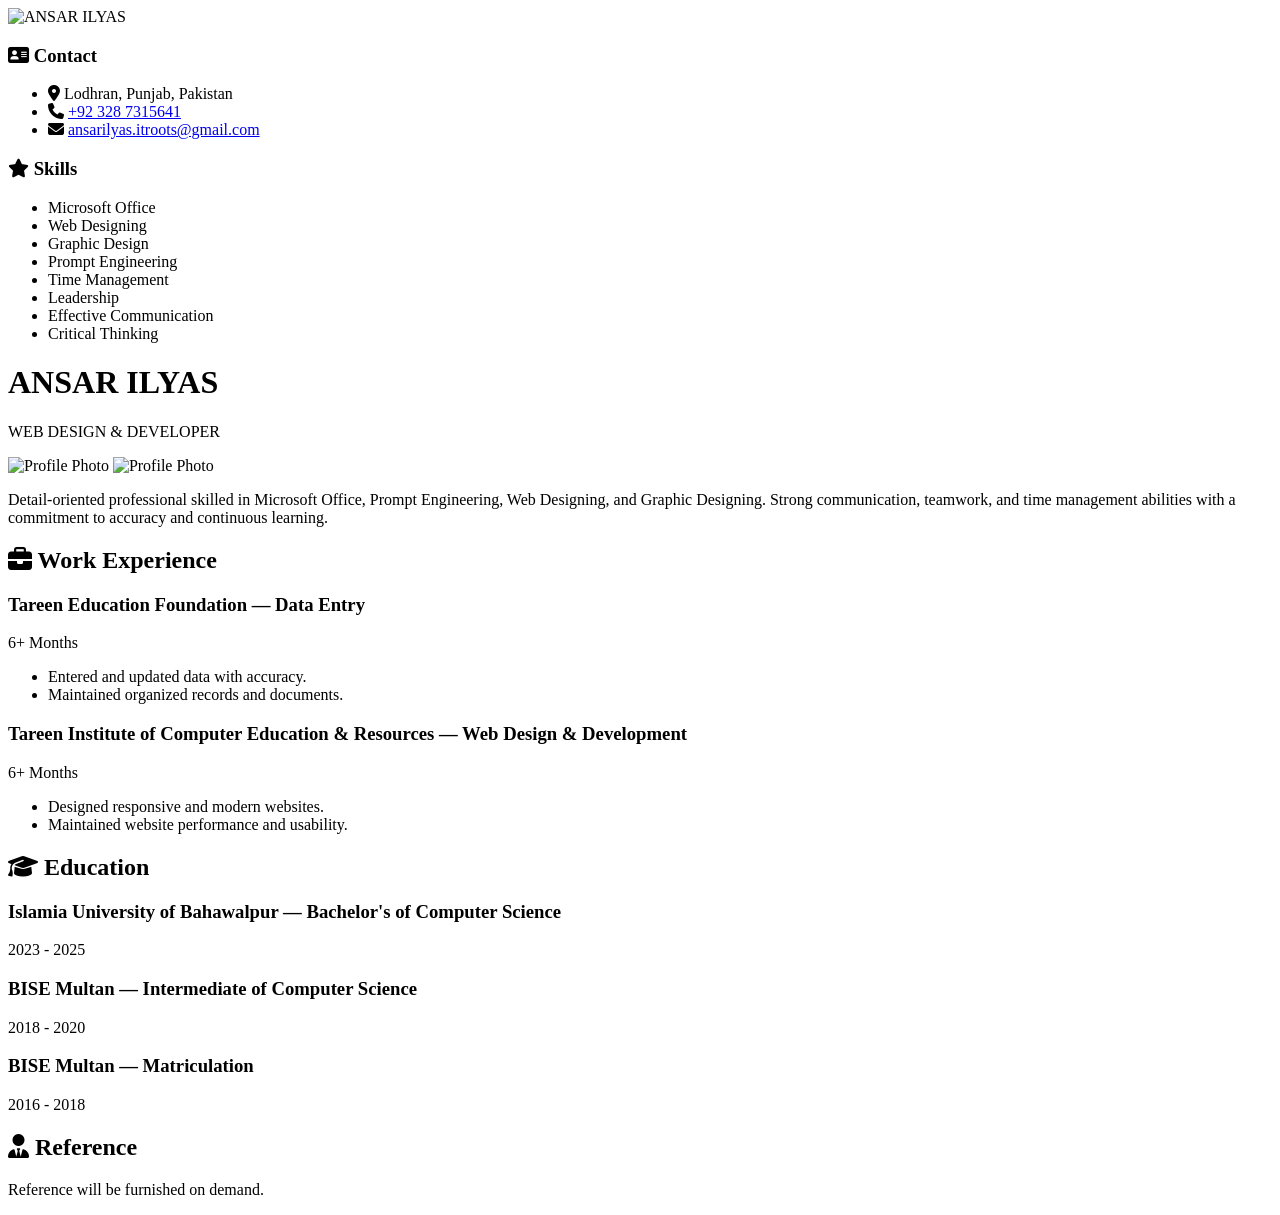
==== index.html @ 2316c4c8 "updated" ====
<!doctype html>
<html lang="en">
  <head>
    <meta charset="utf-8" />
    <meta name="viewport" content="width=device-width,initial-scale=1" />
    <title>ANSAR ILYAS — Resume</title>
    <link rel="stylesheet" href="style.css" />
    <!-- Font Awesome for icons -->
    <link
      rel="stylesheet"
      href="https://cdnjs.cloudflare.com/ajax/libs/font-awesome/6.5.0/css/all.min.css"
      crossorigin="anonymous"
      referrerpolicy="no-referrer"
    />
  </head>
  <body>
    <div class="container">      
      <div class="resume-wrap">
        <aside class="sidebar">
          <div class="photo-wrap">
            <img
              id="profilePhoto"
              src="assets/profile-placeholder.png"
              alt="ANSAR ILYAS"
              onerror="
                this.onerror = null;
                this.src = 'assets/profile-placeholder.svg';
              "
            />
          </div>
          <div class="contact card">
            <h3><i class="fa-solid fa-address-card"></i> Contact</h3>
            <ul>
              <li>
                <i class="fa-solid fa-location-dot"></i> Lodhran, Punjab,
                Pakistan
              </li>
              <li>
                <i class="fa-solid fa-phone"></i>
                <a href="tel:+923287315641">+92 328 7315641</a>
              </li>
              <li>
                <i class="fa-solid fa-envelope"></i>
                <a href="mailto:ansarilyas.itroots@gmail.com"
                  >ansarilyas.itroots@gmail.com</a
                >
              </li>
            </ul>
          </div>

          <div class="skills card">
            <h3><i class="fa-solid fa-star"></i> Skills</h3>
            <ul class="skill-list">
              <li>Microsoft Office</li>
              <li>Web Designing</li>
              <li>Graphic Design</li>
              <li>Prompt Engineering</li>
              <li>Time Management</li>
              <li>Leadership</li>
              <li>Effective Communication</li>
              <li>Critical Thinking</li>
            </ul>
          </div>
        </aside>

        <main class="main">
          <header class="main-header">
            <div class="intro">
              <h1>ANSAR ILYAS</h1>
              <p class="lead">WEB DESIGN & DEVELOPER</p>
            </div>
          </header>
          <div class="logo">
            <img
              src="assets/logos/ticer-logo.png"
              alt="Profile Photo"
              width="100"
              height="100%"
              class="me-4"
            />
            <img
              src="assets/logos/Farmevo_Logo_orange_on_white.png"
              alt="Profile Photo"
              width="200"
              height="100%"
              class="ms-4"
            />
          </div>

          <p class="profile card">
            Detail-oriented professional skilled in Microsoft Office, Prompt
            Engineering, Web Designing, and Graphic Designing. Strong
            communication, teamwork, and time management abilities with a
            commitment to accuracy and continuous learning.
          </p>

          <section class="section work card" id="experience">
            <h2><i class="fa-solid fa-briefcase"></i> Work Experience</h2>
            <div class="timeline">
              <article class="timeline-item">
                <div class="timeline-content">
                  <h3>
                    Tareen Education Foundation
                    <span class="muted">— Data Entry</span>
                  </h3>
                  <span class="muted">6+ Months</span>
                  <ul>
                    <li>Entered and updated data with accuracy.</li>
                    <li>Maintained organized records and documents.</li>
                  </ul>
                </div>
              </article>

              <article class="timeline-item">
                <div class="timeline-content">
                  <h3>
                    Tareen Institute of Computer Education &amp; Resources
                    <span class="muted">— Web Design & Development</span>
                  </h3>
                  <span class="muted">6+ Months</span>
                  <ul>
                    <li>Designed responsive and modern websites.</li>
                    <li>Maintained website performance and usability.</li>
                  </ul>
                </div>
              </article>
            </div>
          </section>

          <section class="section education card" id="education">
            <h2><i class="fa-solid fa-graduation-cap"></i> Education</h2>
            <div class="timeline">
              <article class="timeline-item">
                <div class="timeline-content">
                  <h3>
                    Islamia University of Bahawalpur
                    <span class="muted">— Bachelor's of Computer Science</span>
                  </h3>
                  <p class="muted">2023 - 2025</p>
                </div>
              </article>

              <article class="timeline-item">
                <div class="timeline-content">
                  <h3>
                    BISE Multan
                    <span class="muted"
                      >— Intermediate of Computer Science</span
                    >
                  </h3>
                  <p class="muted">2018 - 2020</p>
                </div>
              </article>

              <article class="timeline-item">
                <div class="timeline-content">
                  <h3>
                    BISE Multan <span class="muted">— Matriculation</span>
                  </h3>
                  <p class="muted">2016 - 2018</p>
                </div>
              </article>
            </div>
          </section>
          <section>
            <div class="reference-bar">
              <h2><i class="fa-solid fa-user-tie"></i> Reference</h2>
              <p>Reference will be furnished on demand.</p>
            </div>
          </section>
        </main>
      </div>
    </div>

    <script src="script.js"></script>
  </body>
</html>
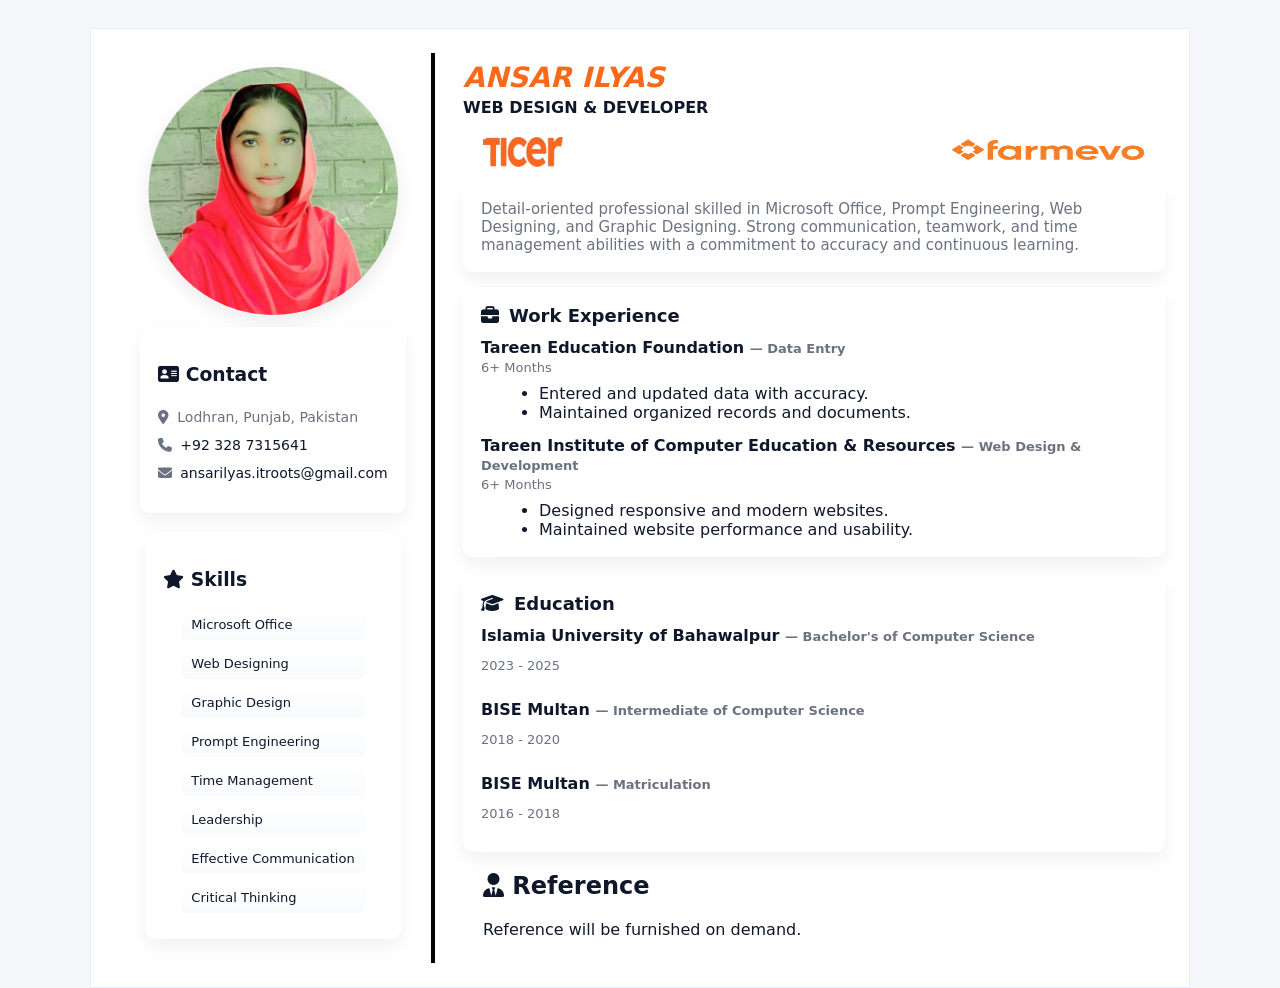
==== commit f24a9be6: "save" ====
--- a/index.html
+++ b/index.html
@@ -74,7 +74,7 @@
             <img
               src="assets/logos/ticer-logo.png"
               alt="Profile Photo"
-              width="100"
+              width="80"
               height="100%"
               class="me-4"
             />
--- a/style.css
+++ b/style.css
@@ -0,0 +1,105 @@
+/*
+  style.css
+  Modern, professional resume styles.
+  - Two-column layout on desktop
+  - Responsive single-column on mobile
+  - Print-friendly rules included
+*/
+
+:root{
+  --bg: #f5f7fb;
+  --card: #ffffff;
+  --muted: #6b7280;
+  --text: #0f172a;
+  --accent: #2558ff; /* subtle blue accent */
+  --sidebar-width: 320px;
+}
+
+*{box-sizing:border-box}
+html,body{height:100%;margin:0;font-family:Inter,ui-sans-serif,system-ui,-apple-system,"Segoe UI",Roboto,'Helvetica Neue',Arial; color:var(--text);background:var(--bg);-webkit-font-smoothing:antialiased}
+
+.resume-wrap{
+  max-width:1100px;
+  margin:28px auto;
+  display:grid;
+  border: 1px solid #e6eefc; 
+  grid-template-columns: var(--sidebar-width) 1fr;
+  gap:28px;
+  background-color: white;
+  padding:24px;
+}
+h1{font-style:italic; color: #f9691a;}
+.card{background:var(--card);border-radius:10px;padding:18px;box-shadow:0 8px 18px rgba(15,23,42,0.06)}
+
+.sidebar{display:flex;flex-direction:column;align-items:center;padding:12px; border-right: 4px solid black;}
+.photo-wrap{width:250px;height:250px;border-radius:999px;overflow:hidden;box-shadow:0 8px 20px rgba(2,6,23,0.08);margin-bottom:12px}
+.photo-wrap img{width:100%;height:100%;object-fit:cover;display:block}
+.name{margin:0;font-size:18px;letter-spacing:0.6px}
+.title{margin:6px 0 14px;color:var(--muted);font-weight:600}
+
+.contact ul{list-style:none;padding:0;margin:8px 0}
+.contact li{display:flex;align-items:center;gap:8px;padding:6px 0;color:var(--muted);font-size:14px}
+.contact a{color:var(--text);text-decoration:none}
+
+.skills{margin-top:19px}
+
+.skills .skill-list{display:grid;grid-template-columns:repeat(1,1fr);gap: 8px;px;padding:0;margin:8px 18px;list-style:none}
+.skill-list li{background:linear-gradient(0deg,#f8fafc,#fff);padding: 8px 10px;border-radius:6px;font-size:13px}
+
+.logo{display: flex; justify-content: space-between; height: 30px; padding: 0px 20px;}
+/* .social-buttons{display:flex;gap:8px}
+.btn{display:inline-flex;align-items:center;justify-content:center;width:40px;height:40px;border-radius:8px;background:transparent;border:1px solid #e6eefc;color:var(--accent);text-decoration:none}
+
+.print-actions{width:100%;display:flex;flex-direction:column;gap:8px}
+.action{background:var(--accent);color:white;border:none;padding:10px;border-radius:8px;cursor:pointer;font-weight:600}
+.action[aria-disabled]{opacity:.6;cursor:default} */
+
+.main{padding:8px 0}
+.main-header{display:flex;flex-direction:column;gap:12px;margin-bottom:16px}
+.intro h1{margin:0;font-size:28px}
+.lead{color:var(--text);font-weight:700;margin:4px 0}
+.profile{font-size:15px;color:var(--muted)}
+
+.section{margin-bottom:18px}
+.section h2{display:flex;align-items:center;gap:10px;margin:0 0 12px;font-size:18px}
+.muted{color:var(--muted);font-size:13px}
+
+.timeline{display:flex;flex-direction:column;gap:14px}
+.timeline-item{display:flex;gap:12px;align-items:flex-start}
+.org-logo{width:64px;height:64px;object-fit:contain;border-radius:8px;background:transparent}
+.timeline-content h3{margin:0;font-size:16px}
+.timeline-content ul{margin:8px 0 0 18px}
+
+/* Reveal animation */
+.card{opacity:0;transform:translateY(12px);transition:opacity .5s ease,transform .5s ease}
+.card.in-view{opacity:1;transform:none}
+
+/* Responsive styles */
+@media (max-width: 900px){
+  .resume-wrap{grid-template-columns:260px 1fr;padding:18px}
+  .sidebar{align-items:flex-start}
+}
+
+@media (max-width:700px){
+  .resume-wrap{grid-template-columns:1fr;padding:14px;gap:14px}
+  .sidebar{flex-direction:row;gap:14px;align-items:center}
+  .photo-wrap{width:96px;height:96px;border-width:4px}
+  .name{font-size:16px}
+  .skills .skill-list{grid-template-columns:repeat(2,1fr)}
+  .print-actions{order:10;width:100%}
+  .main{order:9}
+}
+
+/* Prevent print from using colors that don't print well */
+@media print{
+  :root{--bg:white}
+  body, .resume-wrap{background:white}
+  .card{box-shadow:none}
+  .btn,.action{display:none}
+  .org-logo{max-height:40px}
+  a[href]:after{content: " (" attr(href) ")";font-size:10px}
+}
+
+/* Small utilities */
+.muted{color:var(--muted)}
+.reference-bar{padding: 0px 20px}
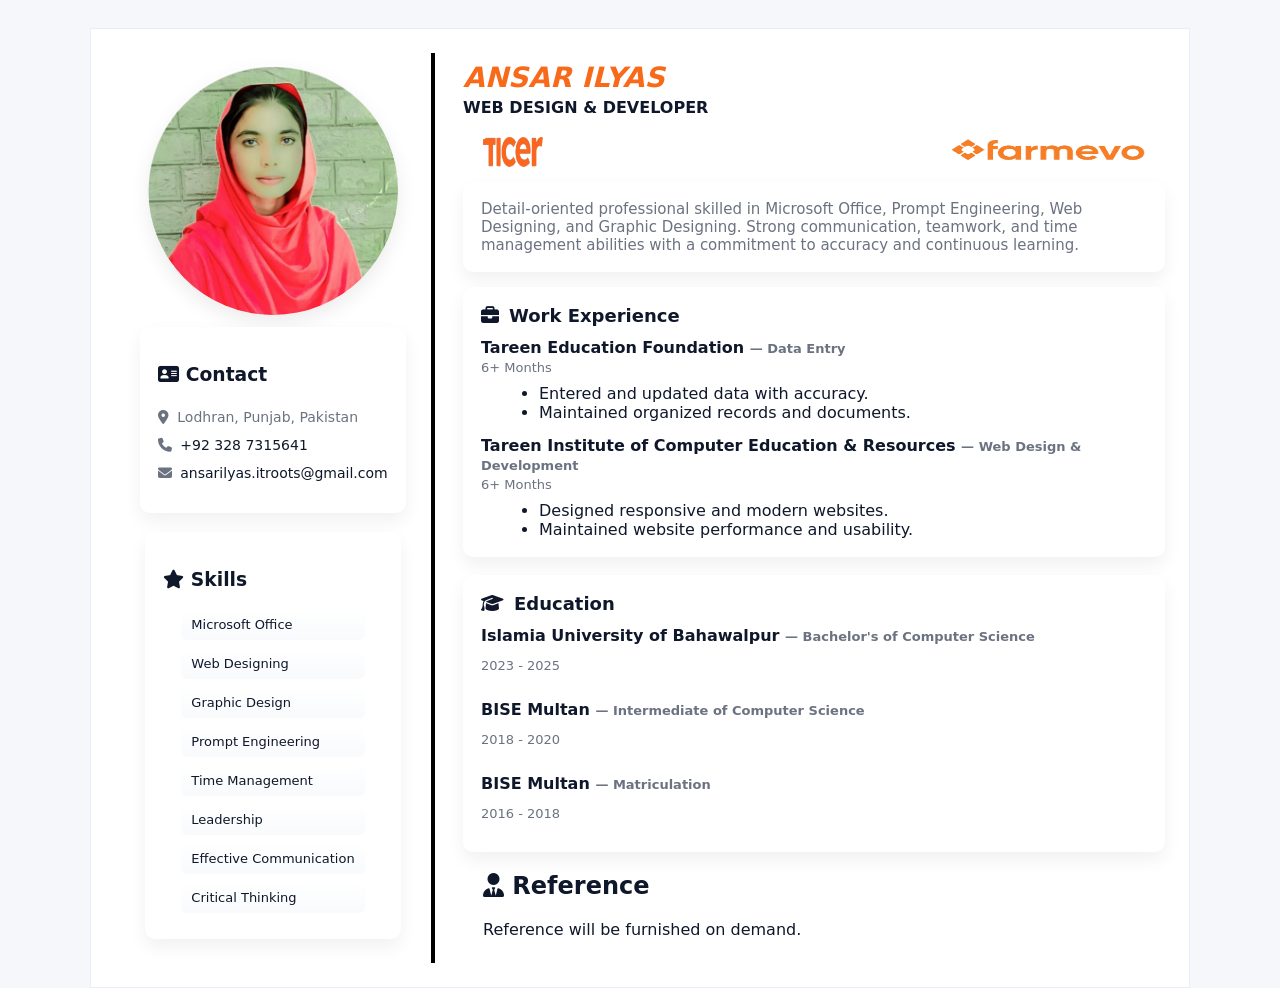
==== commit 5863b328: "push" ====
--- a/index.html
+++ b/index.html
@@ -74,7 +74,7 @@
             <img
               src="assets/logos/ticer-logo.png"
               alt="Profile Photo"
-              width="80"
+              width="60"
               height="100%"
               class="me-4"
             />
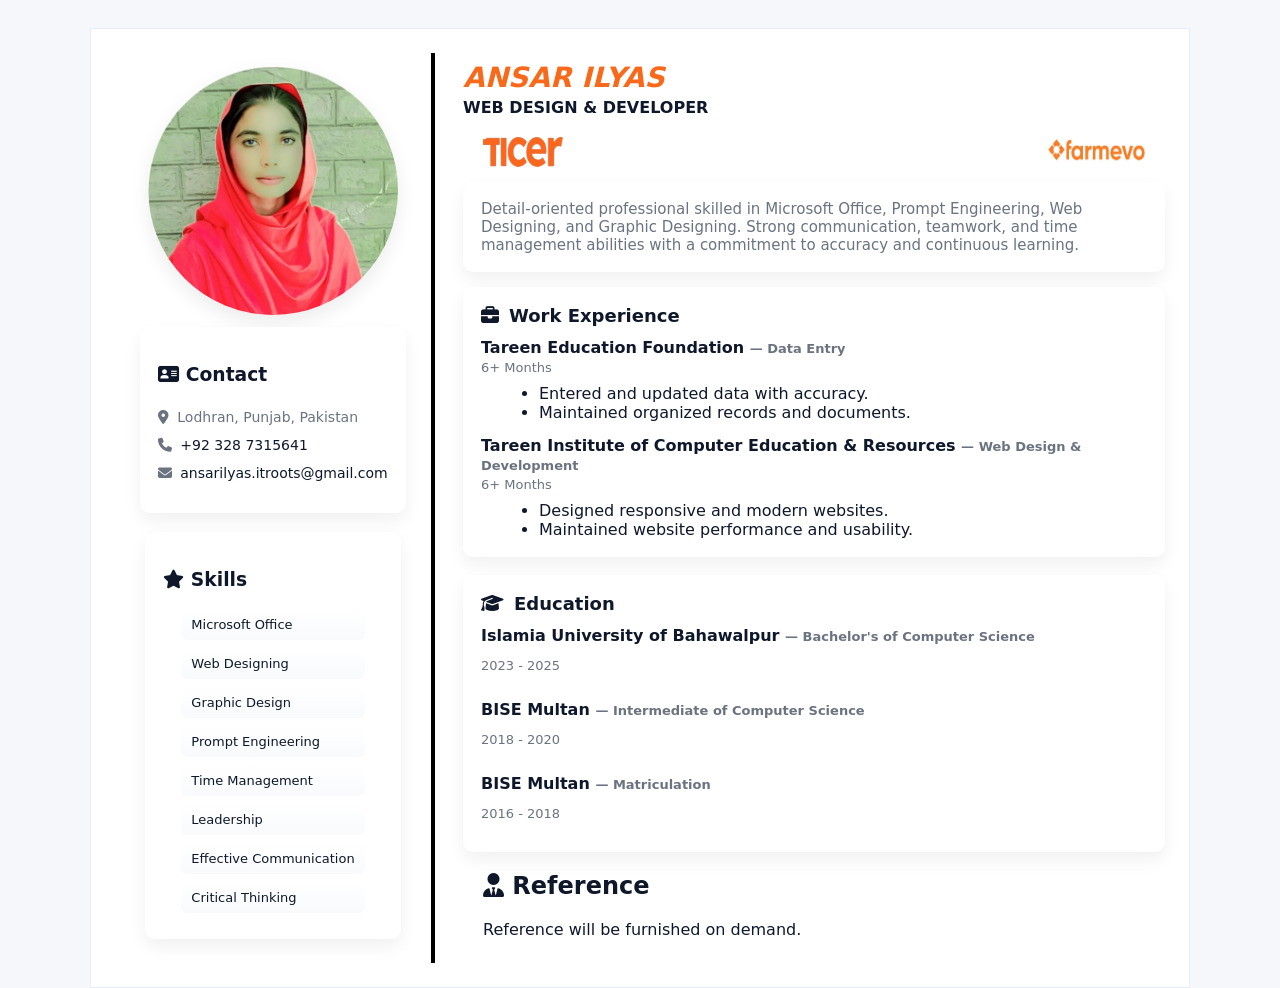
==== commit 530b4320: "save" ====
--- a/index.html
+++ b/index.html
@@ -74,14 +74,14 @@
             <img
               src="assets/logos/ticer-logo.png"
               alt="Profile Photo"
-              width="60"
+              width="80"
               height="100%"
               class="me-4"
             />
             <img
               src="assets/logos/Farmevo_Logo_orange_on_white.png"
               alt="Profile Photo"
-              width="200"
+              width="100"
               height="100%"
               class="ms-4"
             />
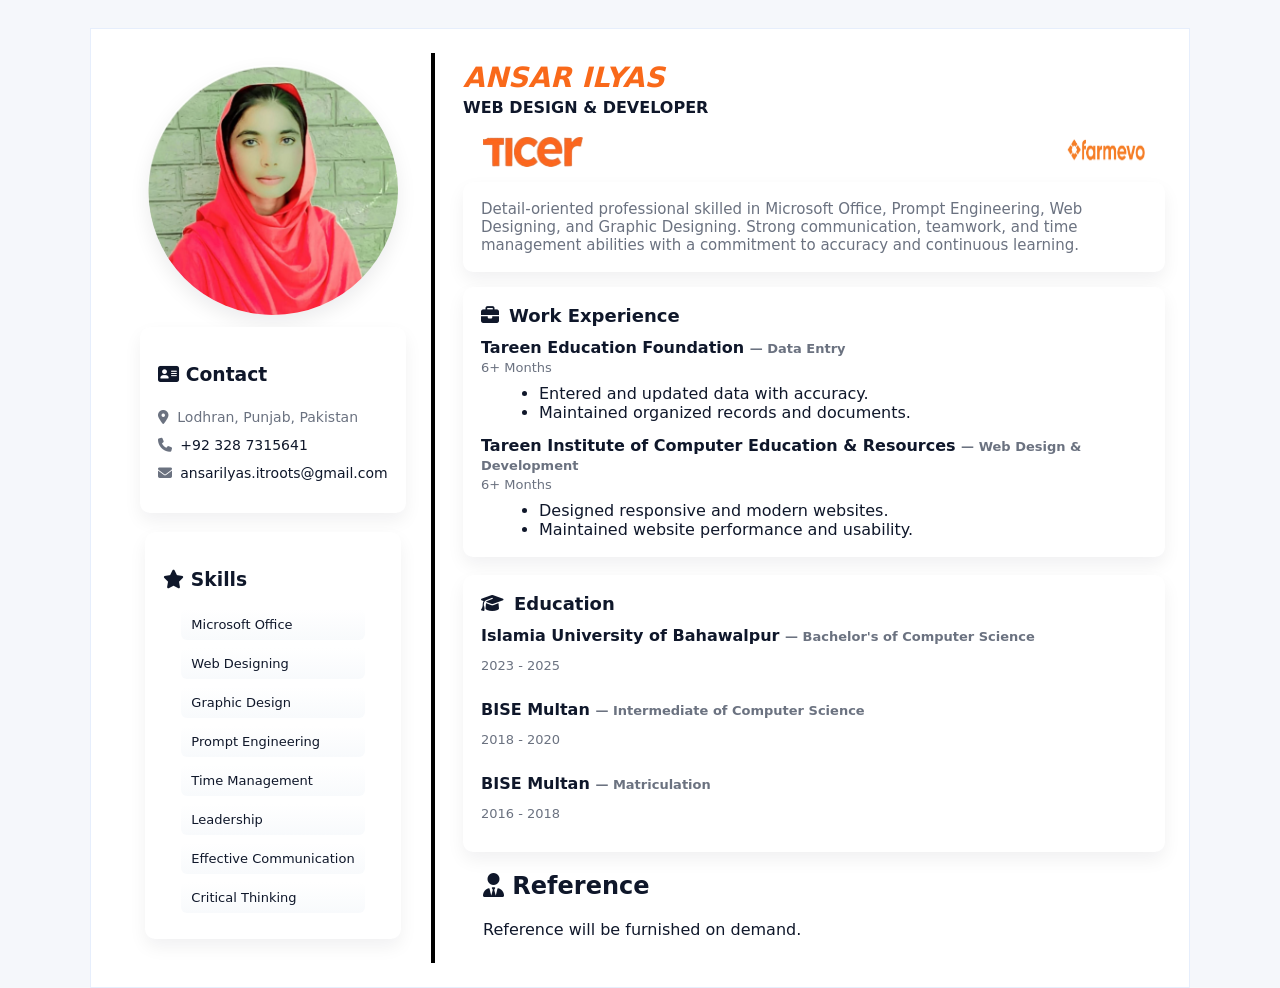
==== commit b93f11df: "save" ====
--- a/index.html
+++ b/index.html
@@ -74,14 +74,14 @@
             <img
               src="assets/logos/ticer-logo.png"
               alt="Profile Photo"
-              width="80"
+              width="100"
               height="100%"
               class="me-4"
             />
             <img
               src="assets/logos/Farmevo_Logo_orange_on_white.png"
               alt="Profile Photo"
-              width="100"
+              width="80"
               height="100%"
               class="ms-4"
             />
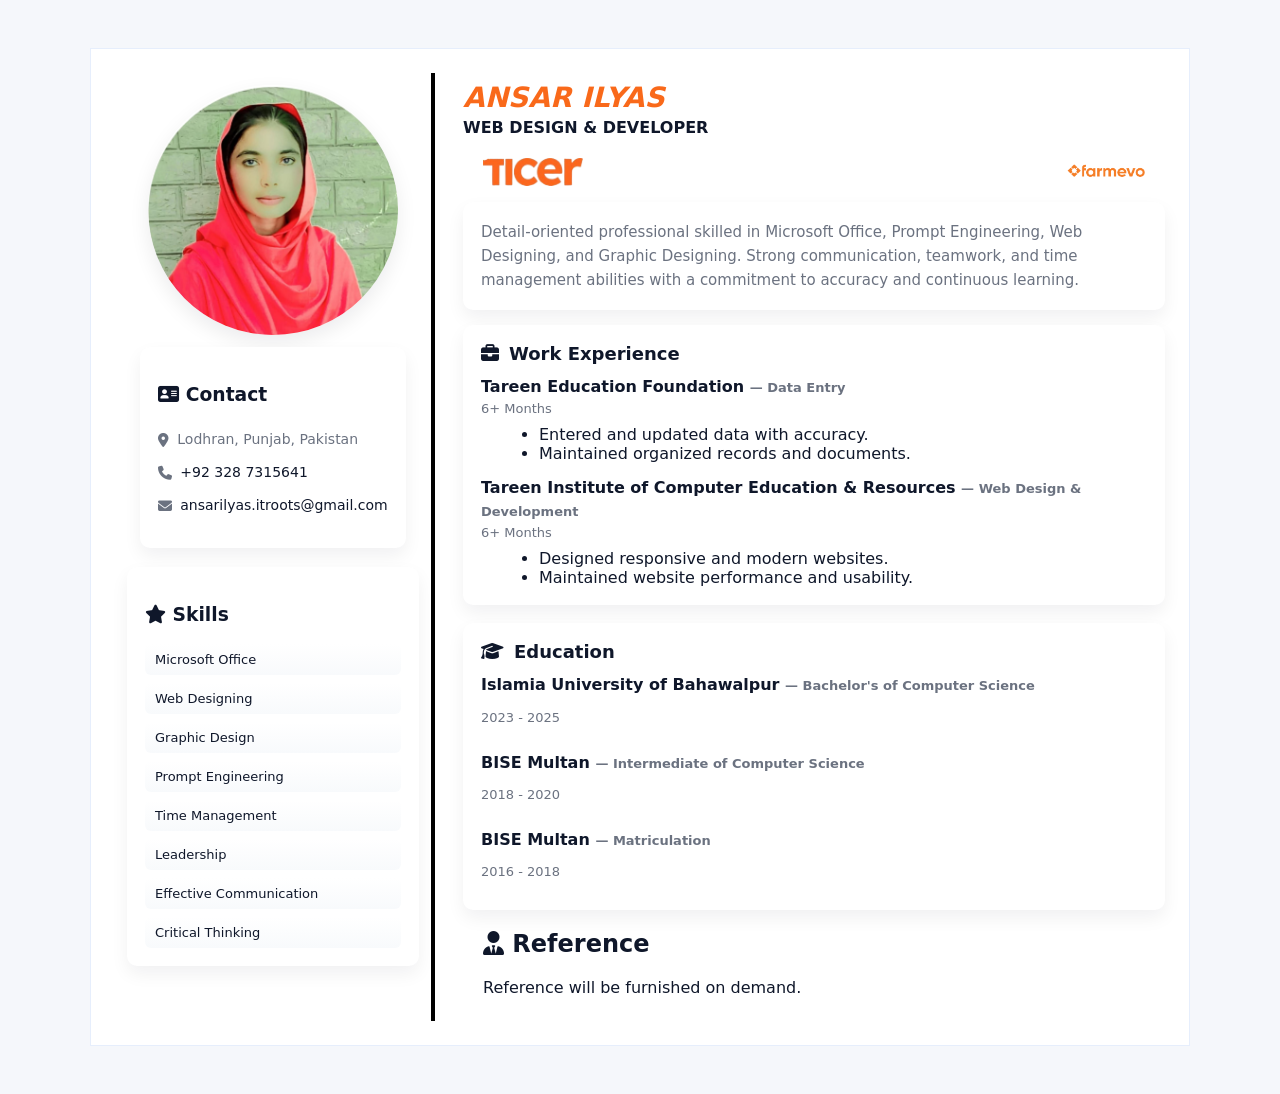
==== commit d83b4e64: "push" ====
--- a/index.html
+++ b/index.html
@@ -5,6 +5,7 @@
     <meta name="viewport" content="width=device-width,initial-scale=1" />
     <title>ANSAR ILYAS — Resume</title>
     <link rel="stylesheet" href="style.css" />
+    <favicon type="image/x-icon" href="assets/favicon.png" />
     <!-- Font Awesome for icons -->
     <link
       rel="stylesheet"
--- a/style.css
+++ b/style.css
@@ -18,6 +18,7 @@
 *{box-sizing:border-box}
 html,body{height:100%;margin:0;font-family:Inter,ui-sans-serif,system-ui,-apple-system,"Segoe UI",Roboto,'Helvetica Neue',Arial; color:var(--text);background:var(--bg);-webkit-font-smoothing:antialiased}
 
+.container{padding:20px 16px}
 .resume-wrap{
   max-width:1100px;
   margin:28px auto;
@@ -38,27 +39,22 @@
 .title{margin:6px 0 14px;color:var(--muted);font-weight:600}
 
 .contact ul{list-style:none;padding:0;margin:8px 0}
-.contact li{display:flex;align-items:center;gap:8px;padding:6px 0;color:var(--muted);font-size:14px}
-.contact a{color:var(--text);text-decoration:none}
+.contact li{display:flex;align-items:center;gap:8px;padding:6px 0;color:var(--muted);font-size:14px;line-height:1.5}
+.contact a{color:var(--text);text-decoration:none;word-break:break-word}
 
-.skills{margin-top:19px}
+.skills{margin-top:19px;width:100%}
 
-.skills .skill-list{display:grid;grid-template-columns:repeat(1,1fr);gap: 8px;px;padding:0;margin:8px 18px;list-style:none}
-.skill-list li{background:linear-gradient(0deg,#f8fafc,#fff);padding: 8px 10px;border-radius:6px;font-size:13px}
+.skills .skill-list{display:grid;grid-template-columns:repeat(1,1fr);gap:8px;padding:0;margin:8px 0 0;list-style:none}
+.skill-list li{background:linear-gradient(0deg,#f8fafc,#fff);padding:8px 10px;border-radius:6px;font-size:13px}
 
-.logo{display: flex; justify-content: space-between; height: 30px; padding: 0px 20px;}
-/* .social-buttons{display:flex;gap:8px}
-.btn{display:inline-flex;align-items:center;justify-content:center;width:40px;height:40px;border-radius:8px;background:transparent;border:1px solid #e6eefc;color:var(--accent);text-decoration:none}
-
-.print-actions{width:100%;display:flex;flex-direction:column;gap:8px}
-.action{background:var(--accent);color:white;border:none;padding:10px;border-radius:8px;cursor:pointer;font-weight:600}
-.action[aria-disabled]{opacity:.6;cursor:default} */
+.logo{display:flex; justify-content:space-between; align-items:center; gap:16px; flex-wrap:wrap; padding:0 20px; min-height:30px;}
+.logo img{display:block; max-width:100%; height:auto}
 
 .main{padding:8px 0}
 .main-header{display:flex;flex-direction:column;gap:12px;margin-bottom:16px}
 .intro h1{margin:0;font-size:28px}
 .lead{color:var(--text);font-weight:700;margin:4px 0}
-.profile{font-size:15px;color:var(--muted)}
+.profile{font-size:15px;color:var(--muted);line-height:1.6}
 
 .section{margin-bottom:18px}
 .section h2{display:flex;align-items:center;gap:10px;margin:0 0 12px;font-size:18px}
@@ -67,30 +63,46 @@
 .timeline{display:flex;flex-direction:column;gap:14px}
 .timeline-item{display:flex;gap:12px;align-items:flex-start}
 .org-logo{width:64px;height:64px;object-fit:contain;border-radius:8px;background:transparent}
-.timeline-content h3{margin:0;font-size:16px}
+.timeline-content h3{margin:0;font-size:16px;line-height:1.4}
 .timeline-content ul{margin:8px 0 0 18px}
 
-/* Reveal animation */
 .card{opacity:0;transform:translateY(12px);transition:opacity .5s ease,transform .5s ease}
 .card.in-view{opacity:1;transform:none}
 
-/* Responsive styles */
 @media (max-width: 900px){
-  .resume-wrap{grid-template-columns:260px 1fr;padding:18px}
+  .resume-wrap{grid-template-columns:260px 1fr;padding:18px; gap:20px}
   .sidebar{align-items:flex-start}
+  .logo{justify-content:center}
 }
 
 @media (max-width:700px){
-  .resume-wrap{grid-template-columns:1fr;padding:14px;gap:14px}
-  .sidebar{flex-direction:row;gap:14px;align-items:center}
-  .photo-wrap{width:96px;height:96px;border-width:4px}
-  .name{font-size:16px}
-  .skills .skill-list{grid-template-columns:repeat(2,1fr)}
-  .print-actions{order:10;width:100%}
-  .main{order:9}
+  .container{padding:12px}
+  .resume-wrap{grid-template-columns:1fr;padding:14px;gap:14px;margin:0 auto}
+  .sidebar{width:100%;padding:16px 12px;border-right:none;border-bottom:4px solid black;align-items:center}
+  .photo-wrap{width:120px;height:120px;margin-bottom:14px}
+  .contact, .skills{width:100%}
+  .contact ul{margin-top:6px}
+  .skills .skill-list{grid-template-columns:repeat(2, minmax(0, 1fr));margin-top:10px}
+  .main{padding:8px 0 0}
+  .intro h1{font-size:24px; text-align:center}
+  .lead{text-align:center}
+  .profile{font-size:14px}
+  .section h2{font-size:17px}
+  .timeline-content h3{font-size:15px}
+  .timeline-content ul{padding-left:16px}
+  .logo{padding:0;justify-content:center;gap:12px}
+  .logo img{max-width:110px}
+  .reference-bar{padding:0}
 }
 
-/* Prevent print from using colors that don't print well */
+@media (max-width:460px){
+  .skills .skill-list{grid-template-columns:1fr}
+  .contact li{align-items:flex-start}
+  .section h2{font-size:16px}
+  .intro h1{font-size:22px}
+  .logo img{max-width:90px}
+}
+
 @media print{
   :root{--bg:white}
   body, .resume-wrap{background:white}
@@ -100,6 +112,5 @@
   a[href]:after{content: " (" attr(href) ")";font-size:10px}
 }
 
-/* Small utilities */
 .muted{color:var(--muted)}
 .reference-bar{padding: 0px 20px}
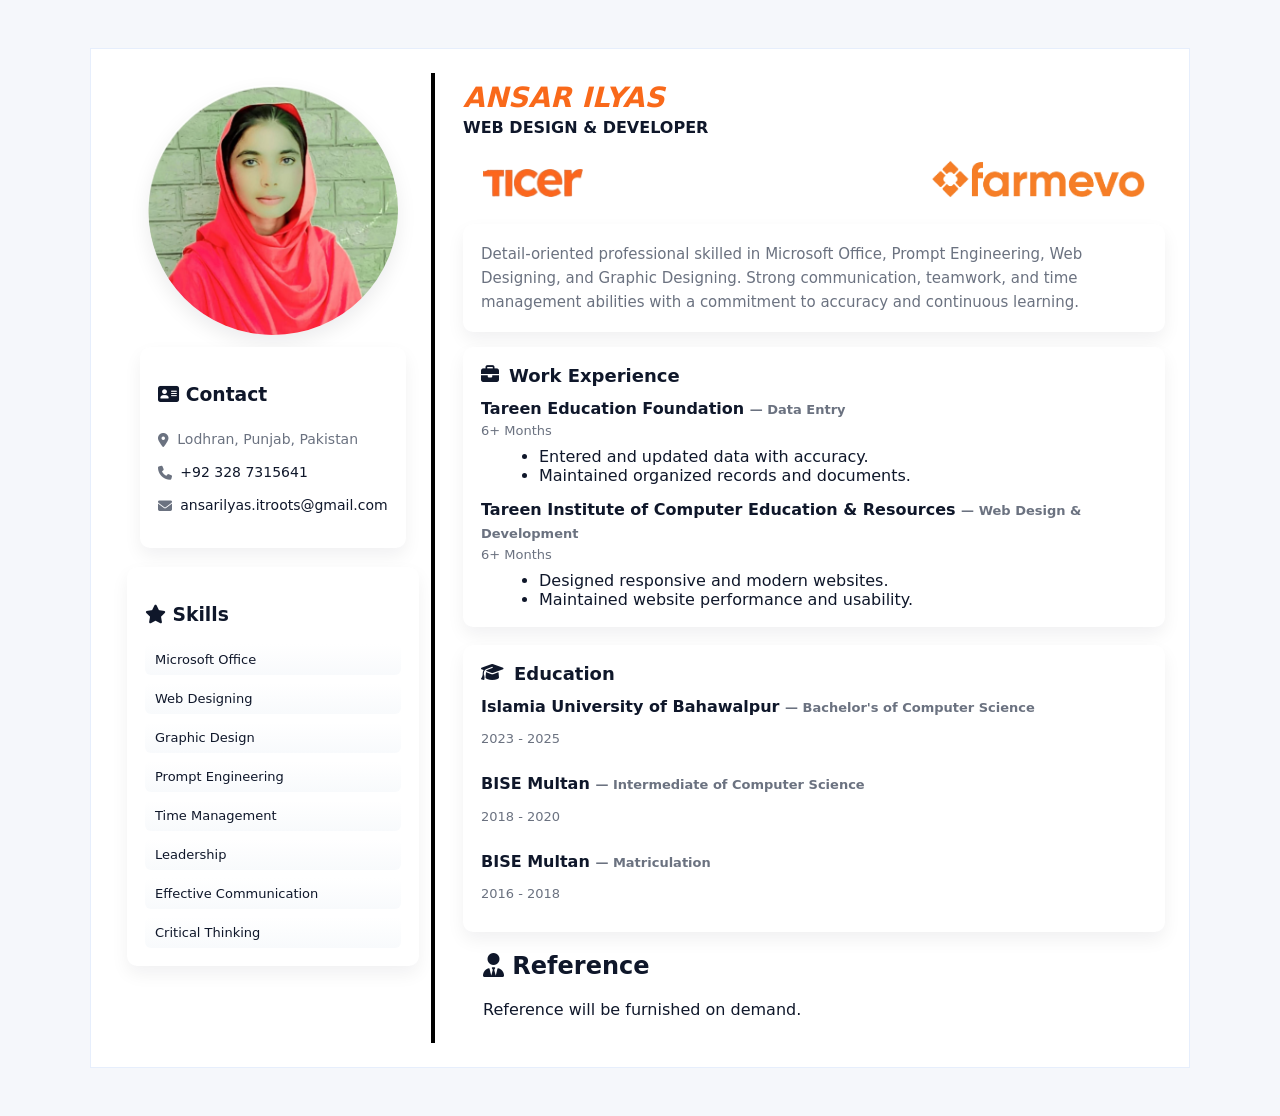
==== commit 897ff0ef: "push" ====
--- a/index.html
+++ b/index.html
@@ -3,9 +3,10 @@
   <head>
     <meta charset="utf-8" />
     <meta name="viewport" content="width=device-width,initial-scale=1" />
-    <title>ANSAR ILYAS — Resume</title>
+    <title>Ansar Ilyas — Resume</title>
+    <link rel="icon" type="image/png" href="assets/favicon.png" />
     <link rel="stylesheet" href="style.css" />
-    <favicon type="image/x-icon" href="assets/favicon.png" />
+
     <!-- Font Awesome for icons -->
     <link
       rel="stylesheet"
@@ -82,7 +83,7 @@
             <img
               src="assets/logos/Farmevo_Logo_orange_on_white.png"
               alt="Profile Photo"
-              width="80"
+              width="220"
               height="100%"
               class="ms-4"
             />
